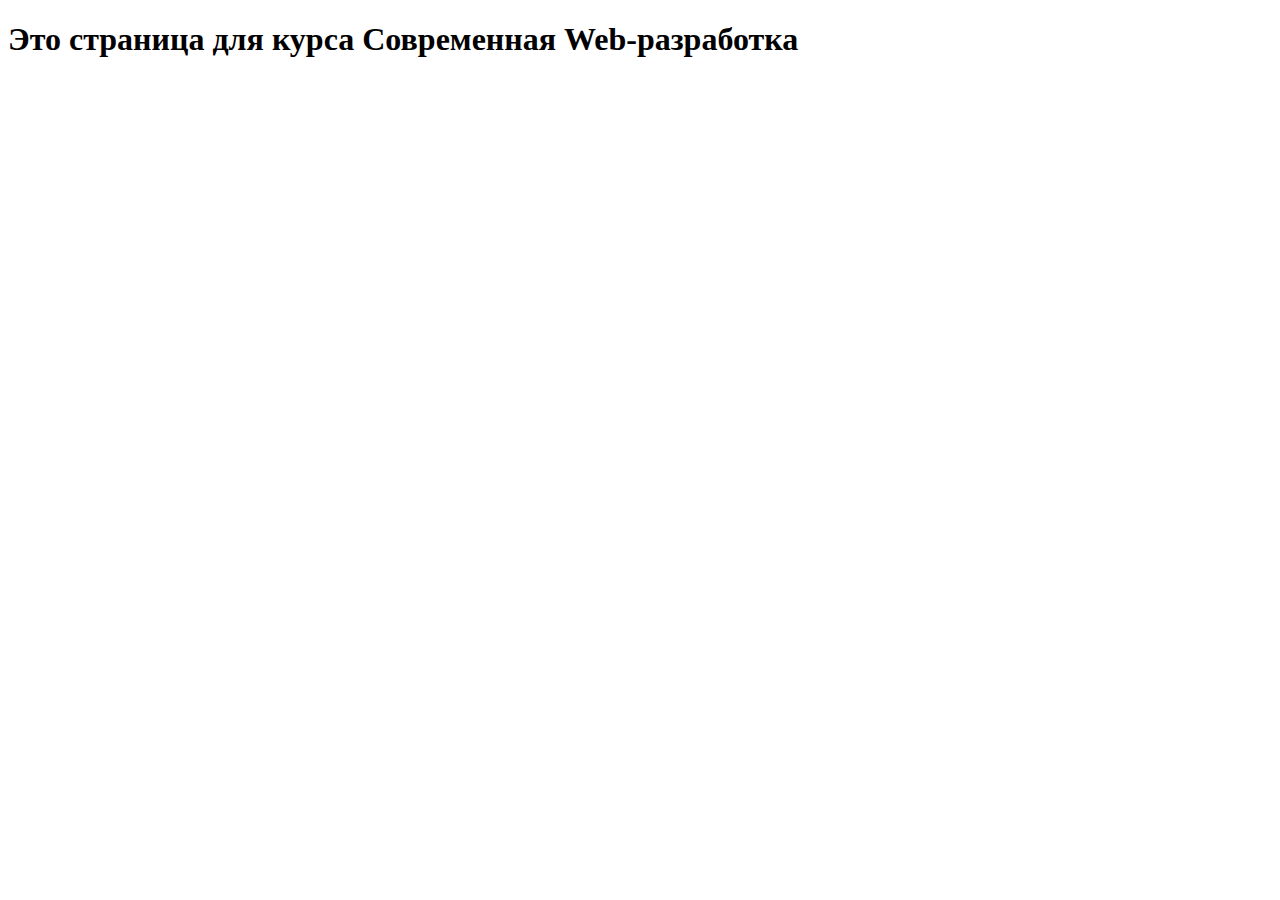
==== docs/index.html @ c39feb27 "Create index.html" ====
<!DOCTYPE html>
<html lang="en">
<head>
  <meta charset="UTF-8">
  <meta name="viewport" content="width=device-width, initial-scale=1.0">
  <meta http-equiv="X-UA-Compatible" content="ie=edge">
  <title>Document</title>
</head>
<body>
  <h1>Это страница для курса Современная Web-разработка</h1>
</body>
</html>
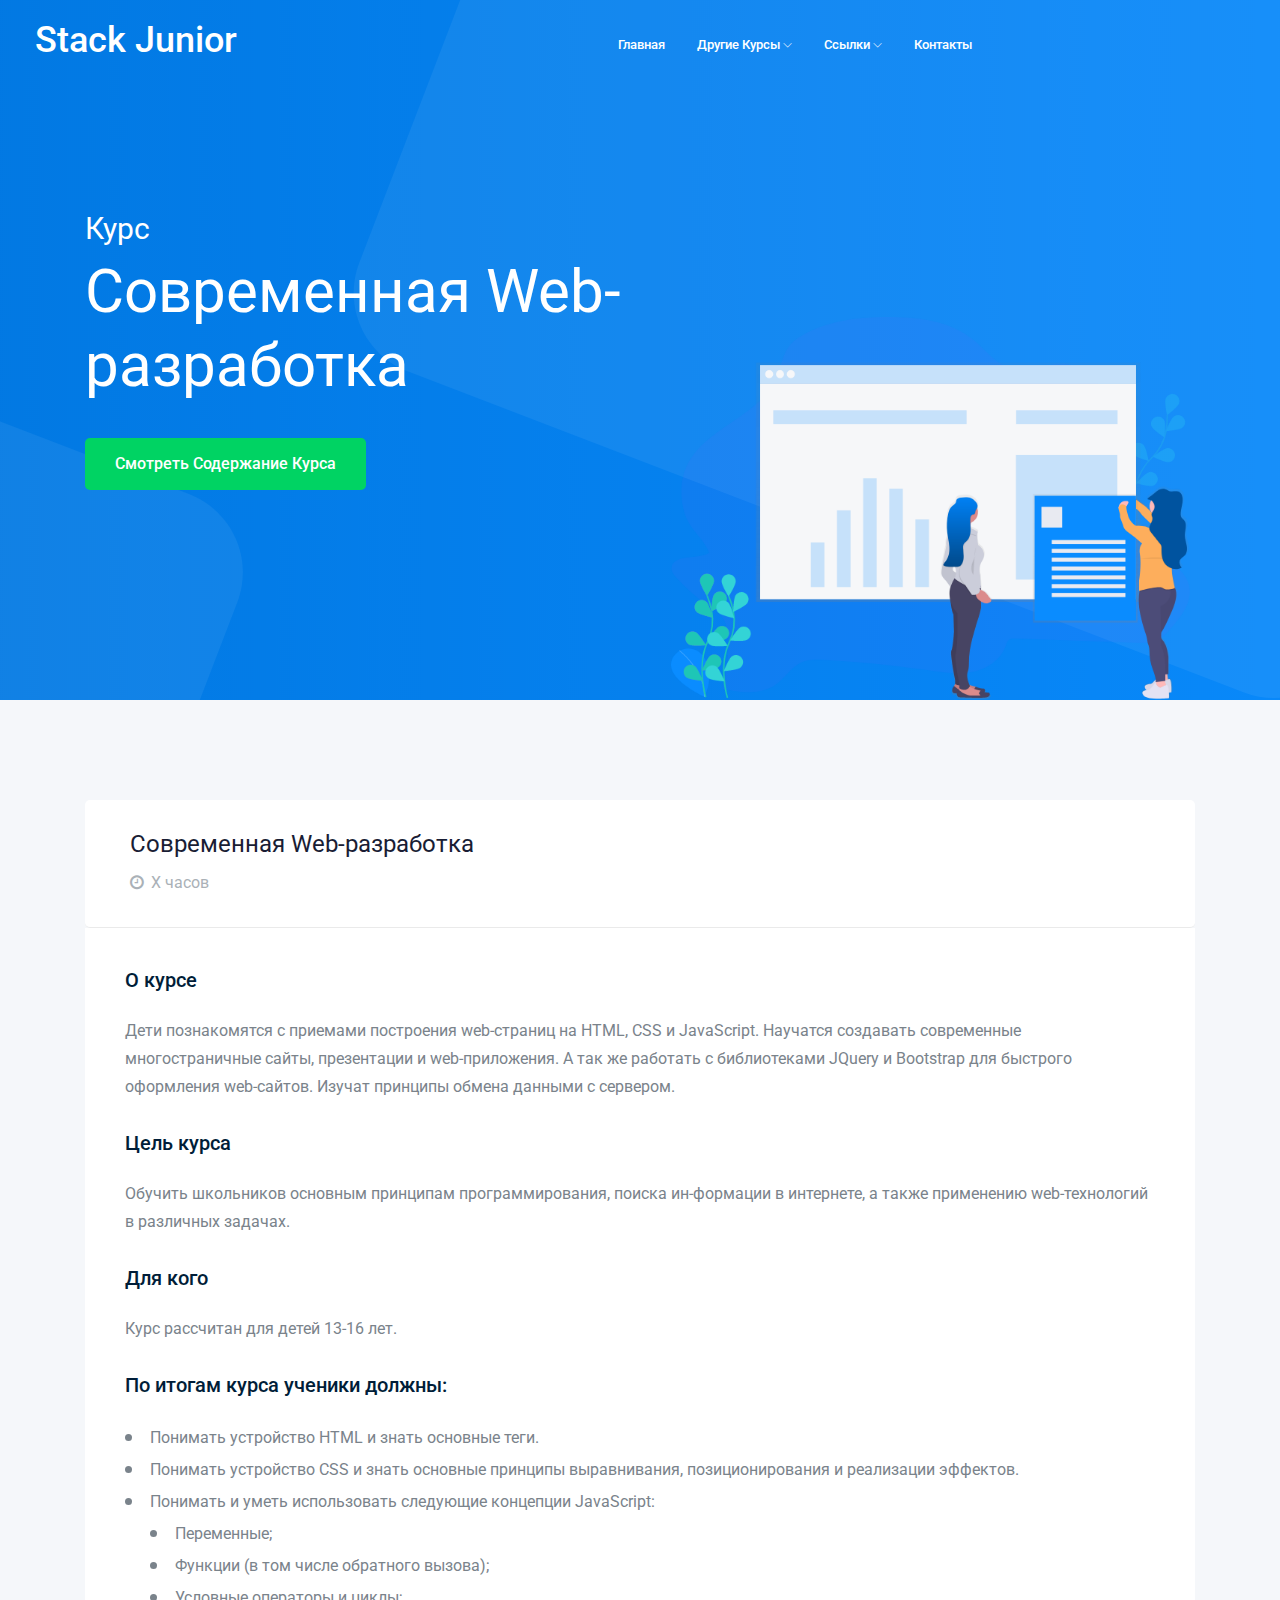
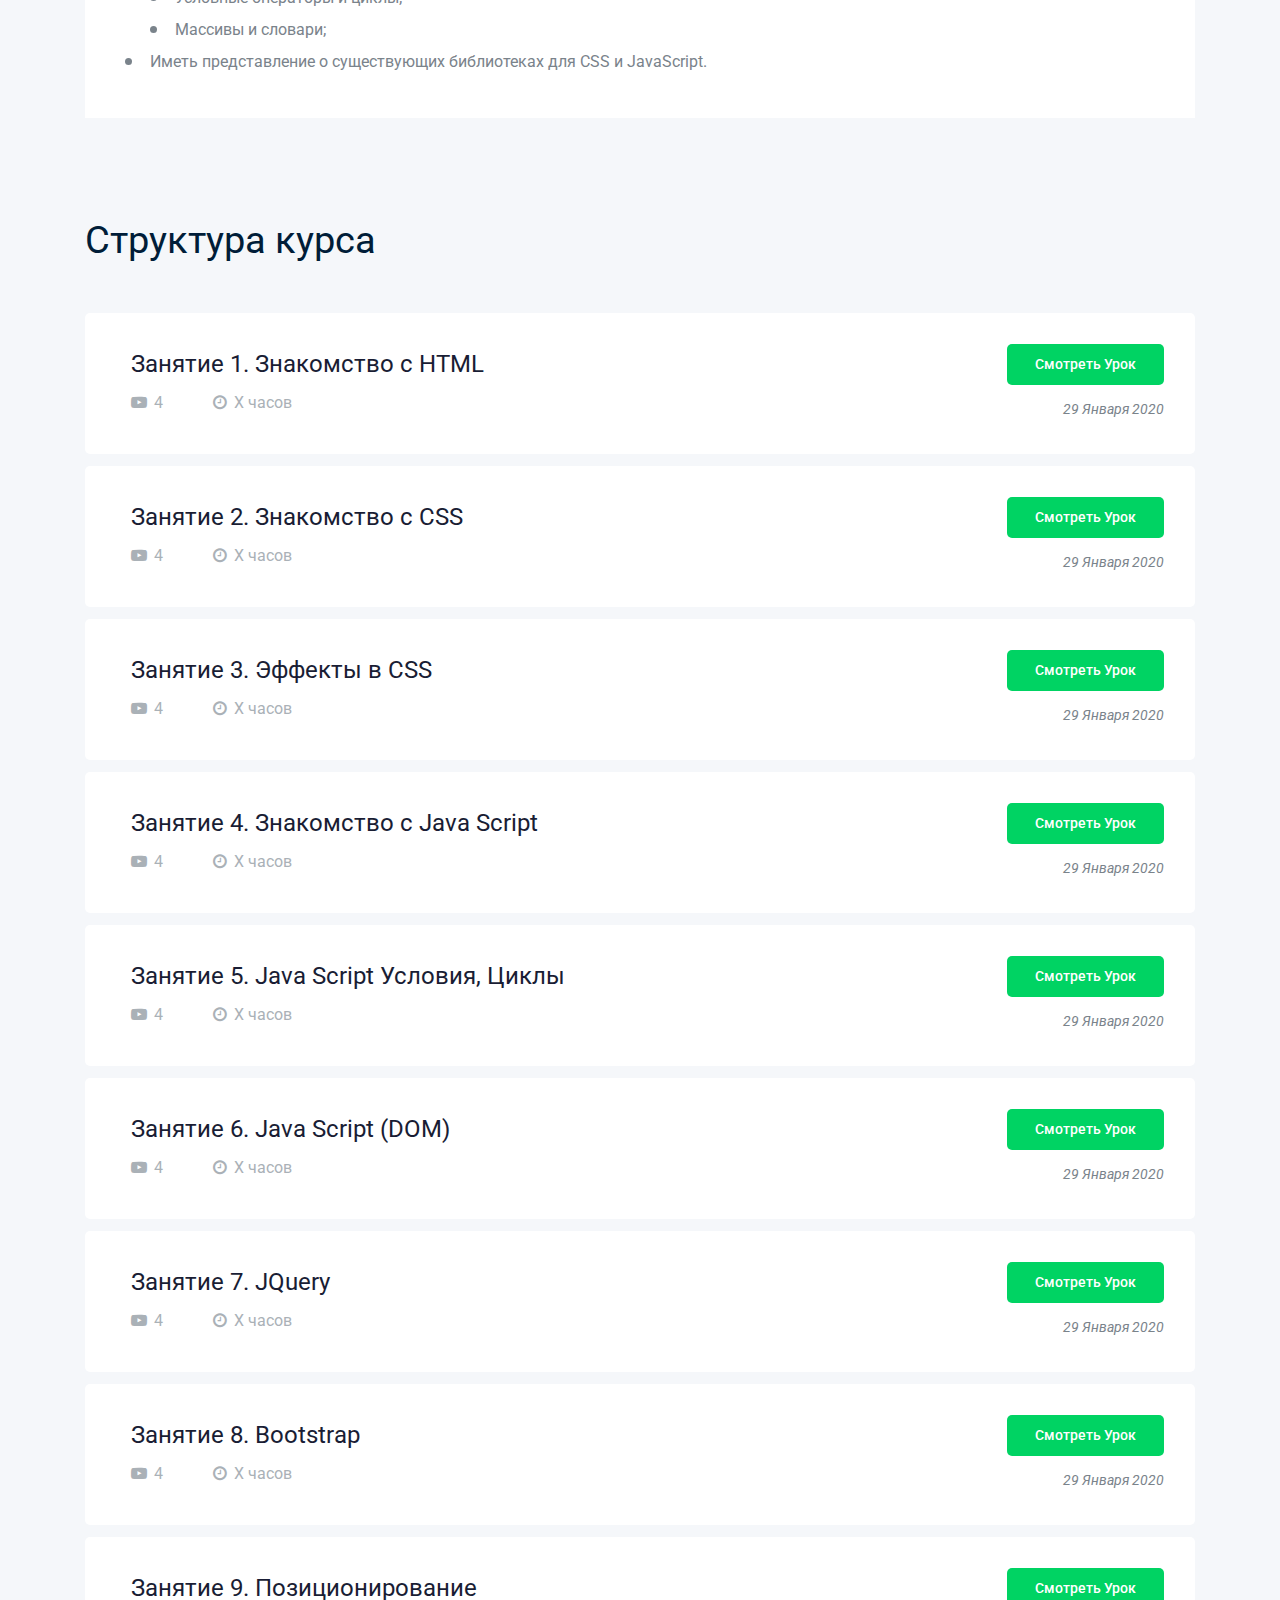
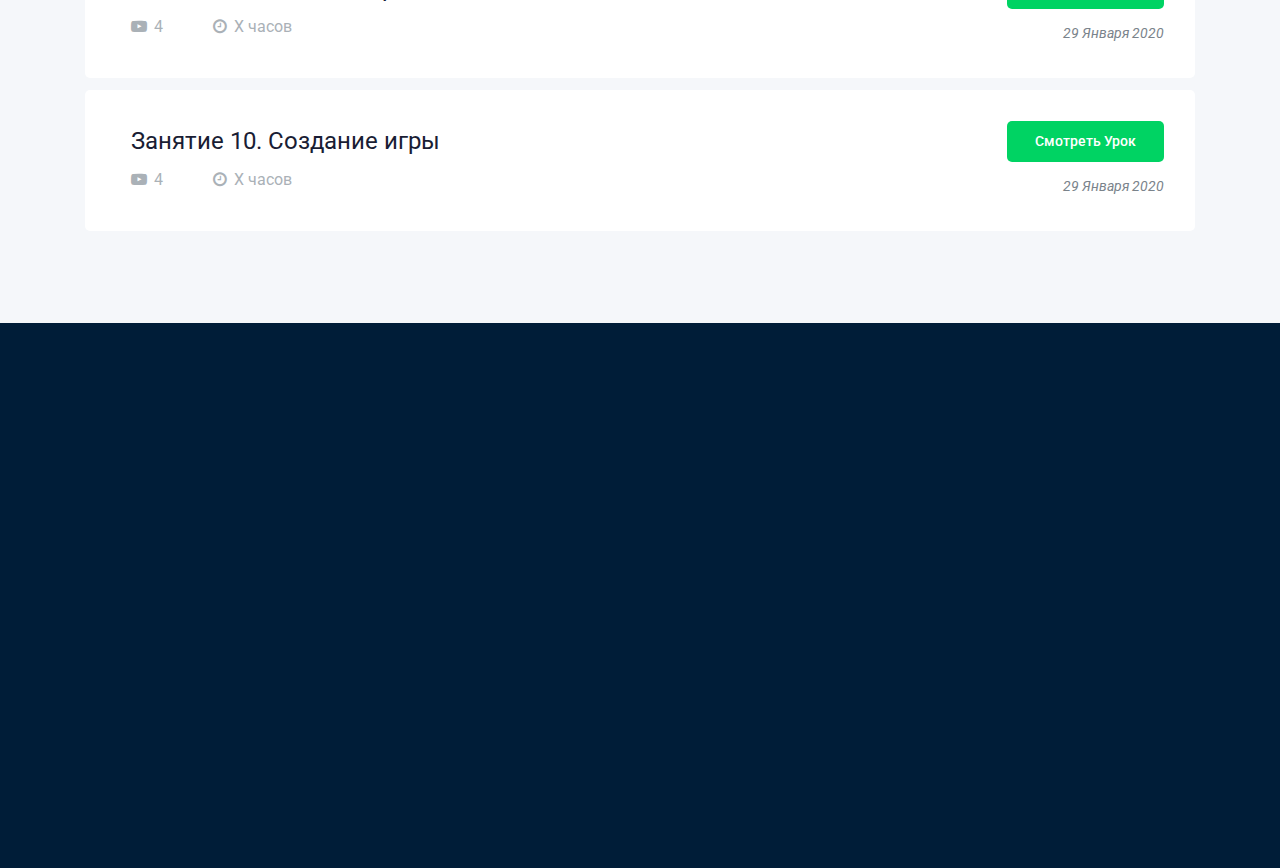
==== commit fac7c5b1: "add pages course" ====
--- a/docs/index.html
+++ b/docs/index.html
@@ -1,12 +1,535 @@
-<!DOCTYPE html>
-<html lang="en">
+<!doctype html>
+<html class="no-js" lang="ru">
+
 <head>
-  <meta charset="UTF-8">
-  <meta name="viewport" content="width=device-width, initial-scale=1.0">
-  <meta http-equiv="X-UA-Compatible" content="ie=edge">
-  <title>Document</title>
+    <meta charset="utf-8">
+    <meta http-equiv="x-ua-compatible" content="ie=edge">
+    <title>Современная Web-Разработка</title>
+    <meta name="description" content="">
+    <meta name="viewport" content="width=device-width, initial-scale=1">
+
+    <!-- <link rel="manifest" href="site.webmanifest"> -->
+    <link rel="shortcut icon" type="image/x-icon" href="https://img.icons8.com/clouds/100/4a90e2/cloud-network.png">
+    <!-- Place favicon.ico in the root directory -->
+
+    <!-- CSS here -->
+    <link rel="stylesheet" href="css/bootstrap.min.css">
+    <link rel="stylesheet" href="css/owl.carousel.min.css">
+    <link rel="stylesheet" href="css/magnific-popup.css">
+    <link rel="stylesheet" href="css/font-awesome.min.css">
+    <link rel="stylesheet" href="css/themify-icons.css">
+    <link rel="stylesheet" href="css/nice-select.css">
+    <link rel="stylesheet" href="css/flaticon.css">
+    <link rel="stylesheet" href="css/gijgo.css">
+    <link rel="stylesheet" href="css/animate.min.css">
+    <link rel="stylesheet" href="css/slicknav.css">
+
+    <link rel="stylesheet" href="css/style.css">
+    <!-- <link rel="stylesheet" href="css/responsive.css"> -->
 </head>
+
 <body>
-  <h1>Это страница для курса Современная Web-разработка</h1>
+    <!--[if lte IE 9]>
+            <p class="browserupgrade">You are using an <strong>outdated</strong> browser. Please <a href="https://browsehappy.com/">upgrade your browser</a> to improve your experience and security.</p>
+        <![endif]-->
+
+    <!-- header-start -->
+    <header>
+        <div class="header-area ">
+            <div id="sticky-header" class="main-header-area">
+                <div class="container-fluid ">
+                    <div class="header_bottom_border">
+                        <div class="row align-items-center">
+                            <div class="col-xl-3 col-lg-2">
+                                <div class="logo">
+                                    <a href="index.html">
+                                      <h1 class="title-page">Stack Junior</h1>
+                                    </a>
+                                </div>
+                            </div>
+                            <div class="col-xl-9 col-lg-11">
+                                <div class="main-menu  d-none d-lg-block">
+                                    <nav>
+                                        <ul id="navigation">
+                                            <li><a href="index.html">Главная</a></li>
+                                            <li><a href="#">Другие курсы <i class="ti-angle-down"></i></a>
+                                                <ul class="submenu">
+                                                    <li><a href="candidate.html">Java</a></li>
+                                                    <li><a href="job_details.html">Scratch</a></li>
+                                                    <li><a href="elements.html">Видео монтаж</a></li>
+                                                </ul>
+                                            </li>
+                                            <li><a href="#">Ссылки <i class="ti-angle-down"></i></a>
+                                                <ul class="submenu">
+                                                    <li><a href="http://server-1000874-1.1c03.ru/">ГК "СТЭК"</a></li>
+                                                    <li><a href="https://club.1c.ru/">Клуб программистов 1С</a></li>
+                                                </ul>
+                                            </li>
+                                            <li><a href="contact.html">Контакты</a></li>
+                                        </ul>
+                                    </nav>
+                                </div>
+                            </div>
+                            <div class="col-12">
+                                <div class="mobile_menu d-block d-lg-none"></div>
+                            </div>
+                        </div>
+                    </div>
+
+                </div>
+            </div>
+        </div>
+    </header>
+
+    <div class="slider_area">
+        <div class="single_slider  d-flex align-items-center slider_bg_1">
+            <div class="container">
+                <div class="row align-items-center">
+                    <div class="col-lg-7 col-md-6">
+                        <div class="slider_text">
+                            <h5 class="wow fadeInLeft" data-wow-duration="1s" data-wow-delay=".2s">Курс</h5>
+                            <h3 class="wow fadeInLeft" data-wow-duration="1s" data-wow-delay=".3s">Современная Web-разработка</h3>
+                            <p class="wow fadeInLeft" data-wow-duration="1s" data-wow-delay=".4s"></p>
+                            <div class="sldier_btn wow fadeInLeft" data-wow-duration="1s" data-wow-delay=".5s">
+                                <a href="#struct-course" class="boxed-btn3">Смотреть содержание курса</a>
+                            </div>
+                        </div>
+                    </div>
+                </div>
+            </div>
+        </div>
+        <div class="ilstration_img wow fadeInRight d-none d-lg-block text-right" data-wow-duration="1s" data-wow-delay=".2s">
+            <img src="img/banner/illustration.png" alt="">
+        </div>
+    </div>
+
+    <div class="job_details_area">
+        <div class="container">
+            <div class="row">
+                <div class="col-lg-12">
+                    <div class="job_details_header">
+                        <div class="single_jobs white-bg d-flex justify-content-between">
+                            <div class="jobs_left d-flex align-items-center">
+                                <img src="https://img.icons8.com/clouds/100/4a90e2/cloud-network.png" alt="" style="margin: 0 15px 0 0">
+                                <div class="jobs_conetent">
+                                    <h4>Современная Web-разработка</h4>
+                                    <div class="links_locat d-flex align-items-center">
+                                        <div class="location">
+                                            <p> <i class="fa fa-clock-o"></i>Х часов</p>
+                                        </div>
+                                    </div>
+                                </div>
+                            </div>
+                        </div>
+                    </div>
+                    <div class="descript_wrap white-bg">
+                        <div class="single_wrap">
+                            <h4>О курсе</h4>
+                            <p>Дети познакомятся с приемами построения web-страниц на HTML, CSS и JavaScript. Научатся создавать современные многостраничные сайты, презентации и web-приложения. А так же работать с библиотеками JQuery и Bootstrap для быстрого оформления web-сайтов. Изучат принципы обмена данными с сервером.</p>
+                        </div>
+                        <div class="single_wrap">
+                            <h4>Цель курса</h4>
+                            <p>
+                              Обучить школьников основным принципам программирования, поиска ин-формации в интернете, а также применению web-технологий в различных задачах.
+                            </p>
+                        </div>
+                        <div class="single_wrap">
+                            <h4>Для кого</h4>
+                            <p>Курс рассчитан для детей 13-16 лет.</p>
+                        </div>
+                        <div class="single_wrap">
+                            <h4>По итогам курса ученики должны:</h4>
+                            <ul>
+                                <li>
+                                  Понимать устройство HTML и знать основные теги.
+                                </li>
+                                <li>
+                                  Понимать устройство CSS и знать основные принципы выравнивания, позиционирования и реализации эффектов.
+                                </li>
+                                <li>Понимать и уметь использовать следующие концепции JavaScript:
+                                  <ul >
+                                    <li>Переменные;</li>
+                                    <li>Функции (в том числе обратного вызова);</li>
+                                    <li>Условные операторы и циклы;</li>
+                                    <li>Массивы и словари;</li>
+                                  </ul>
+                                </li>
+                                <li>Иметь представление о существующих библиотеках для CSS и JavaScript.</li>
+                            </ul>
+                            <span id="struct-course"></span>
+                        </div>
+                    </div>
+                </div>
+            </div>
+        </div>
+    </div>
+
+
+    <div class="job_listing_area" >
+        <div class="container">
+            <div class="row align-items-center">
+                <div class="col-lg-12">
+                    <div class="section_title">
+                        <h3>Структура курса</h3>
+                    </div>
+                </div>
+            </div>
+            <div class="job_lists">
+                <div class="row">
+                    <div class="col-lg-12 col-md-12">
+                        <div class="single_jobs white-bg d-flex justify-content-between">
+                            <div class="jobs_left d-flex align-items-center">
+                              <img src="https://img.icons8.com/color/64/000000/html-5.png" alt="" style="margin: 0 15px 0 0">
+                                <div class="jobs_conetent">
+                                    <h4>Занятие 1. Знакомство с HTML</h4>
+                                    <div class="links_locat d-flex align-items-center">
+                                        <div class="location">
+                                            <p> <i class="fa fa-youtube-play"></i>4</p>
+                                        </div>
+                                        <div class="location">
+                                            <p> <i class="fa fa-clock-o"></i>Х часов</p>
+                                        </div>
+                                    </div>
+                                </div>
+                            </div>
+                            <div class="jobs_right">
+                                <div class="apply_now">
+                                    <a href="pages/1.html" class="boxed-btn3">Смотреть урок</a>
+                                </div>
+                                <div class="date">
+                                    <p>29 Января 2020</p>
+                                </div>
+                            </div>
+                        </div>
+                    </div>
+                    <div class="col-lg-12 col-md-12">
+                        <div class="single_jobs white-bg d-flex justify-content-between">
+                            <div class="jobs_left d-flex align-items-center">
+                              <img src="https://img.icons8.com/color/64/000000/css3.png" alt="" style="margin: 0 15px 0 0">
+                                <div class="jobs_conetent">
+                                    <h4>Занятие 2. Знакомство с CSS</h4>
+                                    <div class="links_locat d-flex align-items-center">
+                                        <div class="location">
+                                            <p> <i class="fa fa-youtube-play"></i>4</p>
+                                        </div>
+                                        <div class="location">
+                                            <p> <i class="fa fa-clock-o"></i>Х часов</p>
+                                        </div>
+                                    </div>
+                                </div>
+                            </div>
+                            <div class="jobs_right">
+                                <div class="apply_now">
+                                    <a href="pages/2.html" class="boxed-btn3">Смотреть урок</a>
+                                </div>
+                                <div class="date">
+                                    <p>29 Января 2020</p>
+                                </div>
+                            </div>
+                        </div>
+                    </div>
+                    <div class="col-lg-12 col-md-12">
+                        <div class="single_jobs white-bg d-flex justify-content-between">
+                            <div class="jobs_left d-flex align-items-center">
+                              <img src="https://img.icons8.com/color/64/000000/css3.png" alt="" style="margin: 0 15px 0 0">
+                                <div class="jobs_conetent">
+                                    <h4>Занятие 3. Эффекты в CSS</h4>
+                                    <div class="links_locat d-flex align-items-center">
+                                        <div class="location">
+                                            <p> <i class="fa fa-youtube-play"></i>4</p>
+                                        </div>
+                                        <div class="location">
+                                            <p> <i class="fa fa-clock-o"></i>Х часов</p>
+                                        </div>
+                                    </div>
+                                </div>
+                            </div>
+                            <div class="jobs_right">
+                                <div class="apply_now">
+                                    <a href="pages/3.html" class="boxed-btn3">Смотреть урок</a>
+                                </div>
+                                <div class="date">
+                                    <p>29 Января 2020</p>
+                                </div>
+                            </div>
+                        </div>
+                    </div>
+                    <div class="col-lg-12 col-md-12">
+                        <div class="single_jobs white-bg d-flex justify-content-between">
+                            <div class="jobs_left d-flex align-items-center">
+                              <img src="https://img.icons8.com/color/64/000000/javascript.png" alt="" style="margin: 0 15px 0 0">
+                                <div class="jobs_conetent">
+                                    <h4>Занятие 4. Знакомство с Java Script</h4>
+                                    <div class="links_locat d-flex align-items-center">
+                                        <div class="location">
+                                            <p> <i class="fa fa-youtube-play"></i>4</p>
+                                        </div>
+                                        <div class="location">
+                                            <p> <i class="fa fa-clock-o"></i>Х часов</p>
+                                        </div>
+                                    </div>
+                                </div>
+                            </div>
+                            <div class="jobs_right">
+                                <div class="apply_now">
+                                    <a href="pages/4.html" class="boxed-btn3">Смотреть урок</a>
+                                </div>
+                                <div class="date">
+                                    <p>29 Января 2020</p>
+                                </div>
+                            </div>
+                        </div>
+                    </div>
+                    <div class="col-lg-12 col-md-12">
+                        <div class="single_jobs white-bg d-flex justify-content-between">
+                            <div class="jobs_left d-flex align-items-center">
+                              <img src="https://img.icons8.com/color/64/000000/javascript.png" alt="" style="margin: 0 15px 0 0">
+                                <div class="jobs_conetent">
+                                    <h4>Занятие 5. Java Script Условия, Циклы</h4>
+                                    <div class="links_locat d-flex align-items-center">
+                                        <div class="location">
+                                            <p> <i class="fa fa-youtube-play"></i>4</p>
+                                        </div>
+                                        <div class="location">
+                                            <p> <i class="fa fa-clock-o"></i>Х часов</p>
+                                        </div>
+                                    </div>
+                                </div>
+                            </div>
+                            <div class="jobs_right">
+                                <div class="apply_now">
+                                    <a href="pages/5.html" class="boxed-btn3">Смотреть урок</a>
+                                </div>
+                                <div class="date">
+                                    <p>29 Января 2020</p>
+                                </div>
+                            </div>
+                        </div>
+                    </div>
+                    <div class="col-lg-12 col-md-12">
+                        <div class="single_jobs white-bg d-flex justify-content-between">
+                            <div class="jobs_left d-flex align-items-center">
+                              <img src="https://img.icons8.com/color/64/000000/javascript.png" alt="" style="margin: 0 15px 0 0">
+                                <div class="jobs_conetent">
+                                    <h4>Занятие 6. Java Script (DOM)</h4>
+                                    <div class="links_locat d-flex align-items-center">
+                                        <div class="location">
+                                            <p> <i class="fa fa-youtube-play"></i>4</p>
+                                        </div>
+                                        <div class="location">
+                                            <p> <i class="fa fa-clock-o"></i>Х часов</p>
+                                        </div>
+                                    </div>
+                                </div>
+                            </div>
+                            <div class="jobs_right">
+                                <div class="apply_now">
+                                    <a href="pages/6.html" class="boxed-btn3">Смотреть урок</a>
+                                </div>
+                                <div class="date">
+                                    <p>29 Января 2020</p>
+                                </div>
+                            </div>
+                        </div>
+                    </div>
+                    <div class="col-lg-12 col-md-12">
+                        <div class="single_jobs white-bg d-flex justify-content-between">
+                            <div class="jobs_left d-flex align-items-center">
+                              <img src="https://img.icons8.com/ios-filled/64/4a90e2/jquery.png" alt="" style="margin: 0 15px 0 0">
+                                <div class="jobs_conetent">
+                                    <h4>Занятие 7. JQuery</h4>
+                                    <div class="links_locat d-flex align-items-center">
+                                        <div class="location">
+                                            <p> <i class="fa fa-youtube-play"></i>4</p>
+                                        </div>
+                                        <div class="location">
+                                            <p> <i class="fa fa-clock-o"></i>Х часов</p>
+                                        </div>
+                                    </div>
+                                </div>
+                            </div>
+                            <div class="jobs_right">
+                                <div class="apply_now">
+                                    <a href="pages/7.html" class="boxed-btn3">Смотреть урок</a>
+                                </div>
+                                <div class="date">
+                                    <p>29 Января 2020</p>
+                                </div>
+                            </div>
+                        </div>
+                    </div>
+                    <div class="col-lg-12 col-md-12">
+                        <div class="single_jobs white-bg d-flex justify-content-between">
+                            <div class="jobs_left d-flex align-items-center">
+                              <img src="https://img.icons8.com/color/64/4a90e2/bootstrap.png" alt="" style="margin: 0 15px 0 0">
+                                <div class="jobs_conetent">
+                                    <h4>Занятие 8. Bootstrap</h4>
+                                    <div class="links_locat d-flex align-items-center">
+                                        <div class="location">
+                                            <p> <i class="fa fa-youtube-play"></i>4</p>
+                                        </div>
+                                        <div class="location">
+                                            <p> <i class="fa fa-clock-o"></i>Х часов</p>
+                                        </div>
+                                    </div>
+                                </div>
+                            </div>
+                            <div class="jobs_right">
+                                <div class="apply_now">
+                                    <a href="pages/8.html" class="boxed-btn3">Смотреть урок</a>
+                                </div>
+                                <div class="date">
+                                    <p>29 Января 2020</p>
+                                </div>
+                            </div>
+                        </div>
+                    </div>
+                    <div class="col-lg-12 col-md-12">
+                        <div class="single_jobs white-bg d-flex justify-content-between">
+                            <div class="jobs_left d-flex align-items-center">
+                              <img src="https://img.icons8.com/color/64/000000/css3.png" alt="" style="margin: 0 15px 0 0">
+                                <div class="jobs_conetent">
+                                    <h4>Занятие 9. Позиционирование</h4>
+                                    <div class="links_locat d-flex align-items-center">
+                                        <div class="location">
+                                            <p> <i class="fa fa-youtube-play"></i>4</p>
+                                        </div>
+                                        <div class="location">
+                                            <p> <i class="fa fa-clock-o"></i>Х часов</p>
+                                        </div>
+                                    </div>
+                                </div>
+                            </div>
+                            <div class="jobs_right">
+                                <div class="apply_now">
+                                    <a href="pages/9.html" class="boxed-btn3">Смотреть урок</a>
+                                </div>
+                                <div class="date">
+                                    <p>29 Января 2020</p>
+                                </div>
+                            </div>
+                        </div>
+                    </div>
+                    <div class="col-lg-12 col-md-12">
+                        <div class="single_jobs white-bg d-flex justify-content-between">
+                            <div class="jobs_left d-flex align-items-center">
+                              <img src="https://img.icons8.com/cotton/64/4a90e2/controller--v2.png" alt="" style="margin: 0 15px 0 0">
+                                <div class="jobs_conetent">
+                                    <h4>Занятие 10. Создание игры</h4>
+                                    <div class="links_locat d-flex align-items-center">
+                                        <div class="location">
+                                            <p> <i class="fa fa-youtube-play"></i>4</p>
+                                        </div>
+                                        <div class="location">
+                                            <p> <i class="fa fa-clock-o"></i>Х часов</p>
+                                        </div>
+                                    </div>
+                                </div>
+                            </div>
+                            <div class="jobs_right">
+                                <div class="apply_now">
+                                    <a href="pages/10.html" class="boxed-btn3">Смотреть урок</a>
+                                </div>
+                                <div class="date">
+                                    <p>29 Января 2020</p>
+                                </div>
+                            </div>
+                        </div>
+                    </div>
+
+
+                </div>
+            </div>
+        </div>
+    </div>
+
+
+    <!-- footer start -->
+    <footer class="footer">
+        <div class="footer_top">
+            <div class="container">
+                <div class="row">
+                    <div class="col-xl-3 col-md-6 col-lg-3">
+                        <div class="footer_widget wow fadeInUp" data-wow-duration="1s" data-wow-delay=".3s">
+                              <h1 class="title-page">Stack Junior</h1>
+                            <p>
+                                gjhonic.stack03@gmail.com<br>
+                                +7 (9025) 655-350 <br>
+                                г. Улан-Удэ, ул. Советская, д.25
+                            </p>
+                            <div class="socail_links">
+                                <ul>
+                                    <li>
+                                        <a href="https://vk.com/stack_club">
+                                            <i class="fa fa-vk"></i>
+                                        </a>
+                                    </li>
+                                    <li>
+                                        <a href="https://github.com/stack03">
+                                            <i class="fa fa-github"></i>
+                                        </a>
+                                    </li>
+                                    <li>
+                                        <a href="https://www.instagram.com/stack_jr03/">
+                                            <i class="fa fa-instagram"></i>
+                                        </a>
+                                    </li>
+                                </ul>
+                            </div>
+
+                        </div>
+                    </div>
+                </div>
+            </div>
+        </div>
+        <div class="copy-right_text wow fadeInUp" data-wow-duration="1.4s" data-wow-delay=".3s">
+            <div class="container">
+                <div class="footer_border"></div>
+                <div class="row">
+                    <div class="col-xl-12">
+                        <p class="copy_right text-center">
+
+Copyright &copy;<script>document.write(new Date().getFullYear());</script> All rights reserved </a>
+                        </p>
+                    </div>
+                </div>
+            </div>
+        </div>
+    </footer>
+    <!--/ footer end  -->
+
+    <!-- link that opens popup -->
+    <!-- JS here -->
+    <script src="js/vendor/modernizr-3.5.0.min.js"></script>
+    <script src="js/vendor/jquery-1.12.4.min.js"></script>
+    <script src="js/popper.min.js"></script>
+    <script src="js/bootstrap.min.js"></script>
+    <script src="js/owl.carousel.min.js"></script>
+    <script src="js/isotope.pkgd.min.js"></script>
+    <script src="js/ajax-form.js"></script>
+    <script src="js/waypoints.min.js"></script>
+    <script src="js/jquery.counterup.min.js"></script>
+    <script src="js/imagesloaded.pkgd.min.js"></script>
+    <script src="js/scrollIt.js"></script>
+    <script src="js/jquery.scrollUp.min.js"></script>
+    <script src="js/wow.min.js"></script>
+    <script src="js/nice-select.min.js"></script>
+    <script src="js/jquery.slicknav.min.js"></script>
+    <script src="js/jquery.magnific-popup.min.js"></script>
+    <script src="js/plugins.js"></script>
+    <script src="js/gijgo.min.js"></script>
+
+
+
+    <!--contact js-->
+    <script src="js/contact.js"></script>
+    <script src="js/jquery.ajaxchimp.min.js"></script>
+    <script src="js/jquery.form.js"></script>
+    <script src="js/jquery.validate.min.js"></script>
+    <script src="js/mail-script.js"></script>
+
+
+    <script src="js/main.js"></script>
 </body>
+
 </html>
--- a/docs/css/themify-icons.css
+++ b/docs/css/themify-icons.css
@@ -0,0 +1,1081 @@
+@font-face {
+	font-family: 'themify';
+	src:url('../fonts/themify.eot?-fvbane');
+	src:url('../fonts/themify.eot?#iefix-fvbane') format('embedded-opentype'),
+		url('../fonts/themify.woff?-fvbane') format('woff'),
+		url('../fonts/themify.ttf?-fvbane') format('truetype'),
+		url('../fonts/themify.svg?-fvbane#themify') format('svg');
+	font-weight: normal;
+	font-style: normal;
+}
+
+[class^="ti-"], [class*=" ti-"] {
+	font-family: 'themify';
+	/* speak: none; */
+	font-style: normal;
+	font-weight: normal;
+	font-variant: normal;
+	text-transform: none;
+	line-height: 1;
+
+	/* Better Font Rendering =========== */
+	-webkit-font-smoothing: antialiased;
+	-moz-osx-font-smoothing: grayscale;
+}
+
+.ti-wand:before {
+	content: "\e600";
+}
+.ti-volume:before {
+	content: "\e601";
+}
+.ti-user:before {
+	content: "\e602";
+}
+.ti-unlock:before {
+	content: "\e603";
+}
+.ti-unlink:before {
+	content: "\e604";
+}
+.ti-trash:before {
+	content: "\e605";
+}
+.ti-thought:before {
+	content: "\e606";
+}
+.ti-target:before {
+	content: "\e607";
+}
+.ti-tag:before {
+	content: "\e608";
+}
+.ti-tablet:before {
+	content: "\e609";
+}
+.ti-star:before {
+	content: "\e60a";
+}
+.ti-spray:before {
+	content: "\e60b";
+}
+.ti-signal:before {
+	content: "\e60c";
+}
+.ti-shopping-cart:before {
+	content: "\e60d";
+}
+.ti-shopping-cart-full:before {
+	content: "\e60e";
+}
+.ti-settings:before {
+	content: "\e60f";
+}
+.ti-search:before {
+	content: "\e610";
+}
+.ti-zoom-in:before {
+	content: "\e611";
+}
+.ti-zoom-out:before {
+	content: "\e612";
+}
+.ti-cut:before {
+	content: "\e613";
+}
+.ti-ruler:before {
+	content: "\e614";
+}
+.ti-ruler-pencil:before {
+	content: "\e615";
+}
+.ti-ruler-alt:before {
+	content: "\e616";
+}
+.ti-bookmark:before {
+	content: "\e617";
+}
+.ti-bookmark-alt:before {
+	content: "\e618";
+}
+.ti-reload:before {
+	content: "\e619";
+}
+.ti-plus:before {
+	content: "\e61a";
+}
+.ti-pin:before {
+	content: "\e61b";
+}
+.ti-pencil:before {
+	content: "\e61c";
+}
+.ti-pencil-alt:before {
+	content: "\e61d";
+}
+.ti-paint-roller:before {
+	content: "\e61e";
+}
+.ti-paint-bucket:before {
+	content: "\e61f";
+}
+.ti-na:before {
+	content: "\e620";
+}
+.ti-mobile:before {
+	content: "\e621";
+}
+.ti-minus:before {
+	content: "\e622";
+}
+.ti-medall:before {
+	content: "\e623";
+}
+.ti-medall-alt:before {
+	content: "\e624";
+}
+.ti-marker:before {
+	content: "\e625";
+}
+.ti-marker-alt:before {
+	content: "\e626";
+}
+.ti-arrow-up:before {
+	content: "\e627";
+}
+.ti-arrow-right:before {
+	content: "\e628";
+}
+.ti-arrow-left:before {
+	content: "\e629";
+}
+.ti-arrow-down:before {
+	content: "\e62a";
+}
+.ti-lock:before {
+	content: "\e62b";
+}
+.ti-location-arrow:before {
+	content: "\e62c";
+}
+.ti-link:before {
+	content: "\e62d";
+}
+.ti-layout:before {
+	content: "\e62e";
+}
+.ti-layers:before {
+	content: "\e62f";
+}
+.ti-layers-alt:before {
+	content: "\e630";
+}
+.ti-key:before {
+	content: "\e631";
+}
+.ti-import:before {
+	content: "\e632";
+}
+.ti-image:before {
+	content: "\e633";
+}
+.ti-heart:before {
+	content: "\e634";
+}
+.ti-heart-broken:before {
+	content: "\e635";
+}
+.ti-hand-stop:before {
+	content: "\e636";
+}
+.ti-hand-open:before {
+	content: "\e637";
+}
+.ti-hand-drag:before {
+	content: "\e638";
+}
+.ti-folder:before {
+	content: "\e639";
+}
+.ti-flag:before {
+	content: "\e63a";
+}
+.ti-flag-alt:before {
+	content: "\e63b";
+}
+.ti-flag-alt-2:before {
+	content: "\e63c";
+}
+.ti-eye:before {
+	content: "\e63d";
+}
+.ti-export:before {
+	content: "\e63e";
+}
+.ti-exchange-vertical:before {
+	content: "\e63f";
+}
+.ti-desktop:before {
+	content: "\e640";
+}
+.ti-cup:before {
+	content: "\e641";
+}
+.ti-crown:before {
+	content: "\e642";
+}
+.ti-comments:before {
+	content: "\e643";
+}
+.ti-comment:before {
+	content: "\e644";
+}
+.ti-comment-alt:before {
+	content: "\e645";
+}
+.ti-close:before {
+	content: "\e646";
+}
+.ti-clip:before {
+	content: "\e647";
+}
+.ti-angle-up:before {
+	content: "\e648";
+}
+.ti-angle-right:before {
+	content: "\e649";
+}
+.ti-angle-left:before {
+	content: "\e64a";
+}
+.ti-angle-down:before {
+	content: "\e64b";
+}
+.ti-check:before {
+	content: "\e64c";
+}
+.ti-check-box:before {
+	content: "\e64d";
+}
+.ti-camera:before {
+	content: "\e64e";
+}
+.ti-announcement:before {
+	content: "\e64f";
+}
+.ti-brush:before {
+	content: "\e650";
+}
+.ti-briefcase:before {
+	content: "\e651";
+}
+.ti-bolt:before {
+	content: "\e652";
+}
+.ti-bolt-alt:before {
+	content: "\e653";
+}
+.ti-blackboard:before {
+	content: "\e654";
+}
+.ti-bag:before {
+	content: "\e655";
+}
+.ti-move:before {
+	content: "\e656";
+}
+.ti-arrows-vertical:before {
+	content: "\e657";
+}
+.ti-arrows-horizontal:before {
+	content: "\e658";
+}
+.ti-fullscreen:before {
+	content: "\e659";
+}
+.ti-arrow-top-right:before {
+	content: "\e65a";
+}
+.ti-arrow-top-left:before {
+	content: "\e65b";
+}
+.ti-arrow-circle-up:before {
+	content: "\e65c";
+}
+.ti-arrow-circle-right:before {
+	content: "\e65d";
+}
+.ti-arrow-circle-left:before {
+	content: "\e65e";
+}
+.ti-arrow-circle-down:before {
+	content: "\e65f";
+}
+.ti-angle-double-up:before {
+	content: "\e660";
+}
+.ti-angle-double-right:before {
+	content: "\e661";
+}
+.ti-angle-double-left:before {
+	content: "\e662";
+}
+.ti-angle-double-down:before {
+	content: "\e663";
+}
+.ti-zip:before {
+	content: "\e664";
+}
+.ti-world:before {
+	content: "\e665";
+}
+.ti-wheelchair:before {
+	content: "\e666";
+}
+.ti-view-list:before {
+	content: "\e667";
+}
+.ti-view-list-alt:before {
+	content: "\e668";
+}
+.ti-view-grid:before {
+	content: "\e669";
+}
+.ti-uppercase:before {
+	content: "\e66a";
+}
+.ti-upload:before {
+	content: "\e66b";
+}
+.ti-underline:before {
+	content: "\e66c";
+}
+.ti-truck:before {
+	content: "\e66d";
+}
+.ti-timer:before {
+	content: "\e66e";
+}
+.ti-ticket:before {
+	content: "\e66f";
+}
+.ti-thumb-up:before {
+	content: "\e670";
+}
+.ti-thumb-down:before {
+	content: "\e671";
+}
+.ti-text:before {
+	content: "\e672";
+}
+.ti-stats-up:before {
+	content: "\e673";
+}
+.ti-stats-down:before {
+	content: "\e674";
+}
+.ti-split-v:before {
+	content: "\e675";
+}
+.ti-split-h:before {
+	content: "\e676";
+}
+.ti-smallcap:before {
+	content: "\e677";
+}
+.ti-shine:before {
+	content: "\e678";
+}
+.ti-shift-right:before {
+	content: "\e679";
+}
+.ti-shift-left:before {
+	content: "\e67a";
+}
+.ti-shield:before {
+	content: "\e67b";
+}
+.ti-notepad:before {
+	content: "\e67c";
+}
+.ti-server:before {
+	content: "\e67d";
+}
+.ti-quote-right:before {
+	content: "\e67e";
+}
+.ti-quote-left:before {
+	content: "\e67f";
+}
+.ti-pulse:before {
+	content: "\e680";
+}
+.ti-printer:before {
+	content: "\e681";
+}
+.ti-power-off:before {
+	content: "\e682";
+}
+.ti-plug:before {
+	content: "\e683";
+}
+.ti-pie-chart:before {
+	content: "\e684";
+}
+.ti-paragraph:before {
+	content: "\e685";
+}
+.ti-panel:before {
+	content: "\e686";
+}
+.ti-package:before {
+	content: "\e687";
+}
+.ti-music:before {
+	content: "\e688";
+}
+.ti-music-alt:before {
+	content: "\e689";
+}
+.ti-mouse:before {
+	content: "\e68a";
+}
+.ti-mouse-alt:before {
+	content: "\e68b";
+}
+.ti-money:before {
+	content: "\e68c";
+}
+.ti-microphone:before {
+	content: "\e68d";
+}
+.ti-menu:before {
+	content: "\e68e";
+}
+.ti-menu-alt:before {
+	content: "\e68f";
+}
+.ti-map:before {
+	content: "\e690";
+}
+.ti-map-alt:before {
+	content: "\e691";
+}
+.ti-loop:before {
+	content: "\e692";
+}
+.ti-location-pin:before {
+	content: "\e693";
+}
+.ti-list:before {
+	content: "\e694";
+}
+.ti-light-bulb:before {
+	content: "\e695";
+}
+.ti-Italic:before {
+	content: "\e696";
+}
+.ti-info:before {
+	content: "\e697";
+}
+.ti-infinite:before {
+	content: "\e698";
+}
+.ti-id-badge:before {
+	content: "\e699";
+}
+.ti-hummer:before {
+	content: "\e69a";
+}
+.ti-home:before {
+	content: "\e69b";
+}
+.ti-help:before {
+	content: "\e69c";
+}
+.ti-headphone:before {
+	content: "\e69d";
+}
+.ti-harddrives:before {
+	content: "\e69e";
+}
+.ti-harddrive:before {
+	content: "\e69f";
+}
+.ti-gift:before {
+	content: "\e6a0";
+}
+.ti-game:before {
+	content: "\e6a1";
+}
+.ti-filter:before {
+	content: "\e6a2";
+}
+.ti-files:before {
+	content: "\e6a3";
+}
+.ti-file:before {
+	content: "\e6a4";
+}
+.ti-eraser:before {
+	content: "\e6a5";
+}
+.ti-envelope:before {
+	content: "\e6a6";
+}
+.ti-download:before {
+	content: "\e6a7";
+}
+.ti-direction:before {
+	content: "\e6a8";
+}
+.ti-direction-alt:before {
+	content: "\e6a9";
+}
+.ti-dashboard:before {
+	content: "\e6aa";
+}
+.ti-control-stop:before {
+	content: "\e6ab";
+}
+.ti-control-shuffle:before {
+	content: "\e6ac";
+}
+.ti-control-play:before {
+	content: "\e6ad";
+}
+.ti-control-pause:before {
+	content: "\e6ae";
+}
+.ti-control-forward:before {
+	content: "\e6af";
+}
+.ti-control-backward:before {
+	content: "\e6b0";
+}
+.ti-cloud:before {
+	content: "\e6b1";
+}
+.ti-cloud-up:before {
+	content: "\e6b2";
+}
+.ti-cloud-down:before {
+	content: "\e6b3";
+}
+.ti-clipboard:before {
+	content: "\e6b4";
+}
+.ti-car:before {
+	content: "\e6b5";
+}
+.ti-calendar:before {
+	content: "\e6b6";
+}
+.ti-book:before {
+	content: "\e6b7";
+}
+.ti-bell:before {
+	content: "\e6b8";
+}
+.ti-basketball:before {
+	content: "\e6b9";
+}
+.ti-bar-chart:before {
+	content: "\e6ba";
+}
+.ti-bar-chart-alt:before {
+	content: "\e6bb";
+}
+.ti-back-right:before {
+	content: "\e6bc";
+}
+.ti-back-left:before {
+	content: "\e6bd";
+}
+.ti-arrows-corner:before {
+	content: "\e6be";
+}
+.ti-archive:before {
+	content: "\e6bf";
+}
+.ti-anchor:before {
+	content: "\e6c0";
+}
+.ti-align-right:before {
+	content: "\e6c1";
+}
+.ti-align-left:before {
+	content: "\e6c2";
+}
+.ti-align-justify:before {
+	content: "\e6c3";
+}
+.ti-align-center:before {
+	content: "\e6c4";
+}
+.ti-alert:before {
+	content: "\e6c5";
+}
+.ti-alarm-clock:before {
+	content: "\e6c6";
+}
+.ti-agenda:before {
+	content: "\e6c7";
+}
+.ti-write:before {
+	content: "\e6c8";
+}
+.ti-window:before {
+	content: "\e6c9";
+}
+.ti-widgetized:before {
+	content: "\e6ca";
+}
+.ti-widget:before {
+	content: "\e6cb";
+}
+.ti-widget-alt:before {
+	content: "\e6cc";
+}
+.ti-wallet:before {
+	content: "\e6cd";
+}
+.ti-video-clapper:before {
+	content: "\e6ce";
+}
+.ti-video-camera:before {
+	content: "\e6cf";
+}
+.ti-vector:before {
+	content: "\e6d0";
+}
+.ti-themify-logo:before {
+	content: "\e6d1";
+}
+.ti-themify-favicon:before {
+	content: "\e6d2";
+}
+.ti-themify-favicon-alt:before {
+	content: "\e6d3";
+}
+.ti-support:before {
+	content: "\e6d4";
+}
+.ti-stamp:before {
+	content: "\e6d5";
+}
+.ti-split-v-alt:before {
+	content: "\e6d6";
+}
+.ti-slice:before {
+	content: "\e6d7";
+}
+.ti-shortcode:before {
+	content: "\e6d8";
+}
+.ti-shift-right-alt:before {
+	content: "\e6d9";
+}
+.ti-shift-left-alt:before {
+	content: "\e6da";
+}
+.ti-ruler-alt-2:before {
+	content: "\e6db";
+}
+.ti-receipt:before {
+	content: "\e6dc";
+}
+.ti-pin2:before {
+	content: "\e6dd";
+}
+.ti-pin-alt:before {
+	content: "\e6de";
+}
+.ti-pencil-alt2:before {
+	content: "\e6df";
+}
+.ti-palette:before {
+	content: "\e6e0";
+}
+.ti-more:before {
+	content: "\e6e1";
+}
+.ti-more-alt:before {
+	content: "\e6e2";
+}
+.ti-microphone-alt:before {
+	content: "\e6e3";
+}
+.ti-magnet:before {
+	content: "\e6e4";
+}
+.ti-line-double:before {
+	content: "\e6e5";
+}
+.ti-line-dotted:before {
+	content: "\e6e6";
+}
+.ti-line-dashed:before {
+	content: "\e6e7";
+}
+.ti-layout-width-full:before {
+	content: "\e6e8";
+}
+.ti-layout-width-default:before {
+	content: "\e6e9";
+}
+.ti-layout-width-default-alt:before {
+	content: "\e6ea";
+}
+.ti-layout-tab:before {
+	content: "\e6eb";
+}
+.ti-layout-tab-window:before {
+	content: "\e6ec";
+}
+.ti-layout-tab-v:before {
+	content: "\e6ed";
+}
+.ti-layout-tab-min:before {
+	content: "\e6ee";
+}
+.ti-layout-slider:before {
+	content: "\e6ef";
+}
+.ti-layout-slider-alt:before {
+	content: "\e6f0";
+}
+.ti-layout-sidebar-right:before {
+	content: "\e6f1";
+}
+.ti-layout-sidebar-none:before {
+	content: "\e6f2";
+}
+.ti-layout-sidebar-left:before {
+	content: "\e6f3";
+}
+.ti-layout-placeholder:before {
+	content: "\e6f4";
+}
+.ti-layout-menu:before {
+	content: "\e6f5";
+}
+.ti-layout-menu-v:before {
+	content: "\e6f6";
+}
+.ti-layout-menu-separated:before {
+	content: "\e6f7";
+}
+.ti-layout-menu-full:before {
+	content: "\e6f8";
+}
+.ti-layout-media-right-alt:before {
+	content: "\e6f9";
+}
+.ti-layout-media-right:before {
+	content: "\e6fa";
+}
+.ti-layout-media-overlay:before {
+	content: "\e6fb";
+}
+.ti-layout-media-overlay-alt:before {
+	content: "\e6fc";
+}
+.ti-layout-media-overlay-alt-2:before {
+	content: "\e6fd";
+}
+.ti-layout-media-left-alt:before {
+	content: "\e6fe";
+}
+.ti-layout-media-left:before {
+	content: "\e6ff";
+}
+.ti-layout-media-center-alt:before {
+	content: "\e700";
+}
+.ti-layout-media-center:before {
+	content: "\e701";
+}
+.ti-layout-list-thumb:before {
+	content: "\e702";
+}
+.ti-layout-list-thumb-alt:before {
+	content: "\e703";
+}
+.ti-layout-list-post:before {
+	content: "\e704";
+}
+.ti-layout-list-large-image:before {
+	content: "\e705";
+}
+.ti-layout-line-solid:before {
+	content: "\e706";
+}
+.ti-layout-grid4:before {
+	content: "\e707";
+}
+.ti-layout-grid3:before {
+	content: "\e708";
+}
+.ti-layout-grid2:before {
+	content: "\e709";
+}
+.ti-layout-grid2-thumb:before {
+	content: "\e70a";
+}
+.ti-layout-cta-right:before {
+	content: "\e70b";
+}
+.ti-layout-cta-left:before {
+	content: "\e70c";
+}
+.ti-layout-cta-center:before {
+	content: "\e70d";
+}
+.ti-layout-cta-btn-right:before {
+	content: "\e70e";
+}
+.ti-layout-cta-btn-left:before {
+	content: "\e70f";
+}
+.ti-layout-column4:before {
+	content: "\e710";
+}
+.ti-layout-column3:before {
+	content: "\e711";
+}
+.ti-layout-column2:before {
+	content: "\e712";
+}
+.ti-layout-accordion-separated:before {
+	content: "\e713";
+}
+.ti-layout-accordion-merged:before {
+	content: "\e714";
+}
+.ti-layout-accordion-list:before {
+	content: "\e715";
+}
+.ti-ink-pen:before {
+	content: "\e716";
+}
+.ti-info-alt:before {
+	content: "\e717";
+}
+.ti-help-alt:before {
+	content: "\e718";
+}
+.ti-headphone-alt:before {
+	content: "\e719";
+}
+.ti-hand-point-up:before {
+	content: "\e71a";
+}
+.ti-hand-point-right:before {
+	content: "\e71b";
+}
+.ti-hand-point-left:before {
+	content: "\e71c";
+}
+.ti-hand-point-down:before {
+	content: "\e71d";
+}
+.ti-gallery:before {
+	content: "\e71e";
+}
+.ti-face-smile:before {
+	content: "\e71f";
+}
+.ti-face-sad:before {
+	content: "\e720";
+}
+.ti-credit-card:before {
+	content: "\e721";
+}
+.ti-control-skip-forward:before {
+	content: "\e722";
+}
+.ti-control-skip-backward:before {
+	content: "\e723";
+}
+.ti-control-record:before {
+	content: "\e724";
+}
+.ti-control-eject:before {
+	content: "\e725";
+}
+.ti-comments-smiley:before {
+	content: "\e726";
+}
+.ti-brush-alt:before {
+	content: "\e727";
+}
+.ti-youtube:before {
+	content: "\e728";
+}
+.ti-vimeo:before {
+	content: "\e729";
+}
+.ti-twitter:before {
+	content: "\e72a";
+}
+.ti-time:before {
+	content: "\e72b";
+}
+.ti-tumblr:before {
+	content: "\e72c";
+}
+.ti-skype:before {
+	content: "\e72d";
+}
+.ti-share:before {
+	content: "\e72e";
+}
+.ti-share-alt:before {
+	content: "\e72f";
+}
+.ti-rocket:before {
+	content: "\e730";
+}
+.ti-pinterest:before {
+	content: "\e731";
+}
+.ti-new-window:before {
+	content: "\e732";
+}
+.ti-microsoft:before {
+	content: "\e733";
+}
+.ti-list-ol:before {
+	content: "\e734";
+}
+.ti-linkedin:before {
+	content: "\e735";
+}
+.ti-layout-sidebar-2:before {
+	content: "\e736";
+}
+.ti-layout-grid4-alt:before {
+	content: "\e737";
+}
+.ti-layout-grid3-alt:before {
+	content: "\e738";
+}
+.ti-layout-grid2-alt:before {
+	content: "\e739";
+}
+.ti-layout-column4-alt:before {
+	content: "\e73a";
+}
+.ti-layout-column3-alt:before {
+	content: "\e73b";
+}
+.ti-layout-column2-alt:before {
+	content: "\e73c";
+}
+.ti-instagram:before {
+	content: "\e73d";
+}
+.ti-google:before {
+	content: "\e73e";
+}
+.ti-github:before {
+	content: "\e73f";
+}
+.ti-flickr:before {
+	content: "\e740";
+}
+.ti-facebook:before {
+	content: "\e741";
+}
+.ti-dropbox:before {
+	content: "\e742";
+}
+.ti-dribbble:before {
+	content: "\e743";
+}
+.ti-apple:before {
+	content: "\e744";
+}
+.ti-android:before {
+	content: "\e745";
+}
+.ti-save:before {
+	content: "\e746";
+}
+.ti-save-alt:before {
+	content: "\e747";
+}
+.ti-yahoo:before {
+	content: "\e748";
+}
+.ti-wordpress:before {
+	content: "\e749";
+}
+.ti-vimeo-alt:before {
+	content: "\e74a";
+}
+.ti-twitter-alt:before {
+	content: "\e74b";
+}
+.ti-tumblr-alt:before {
+	content: "\e74c";
+}
+.ti-trello:before {
+	content: "\e74d";
+}
+.ti-stack-overflow:before {
+	content: "\e74e";
+}
+.ti-soundcloud:before {
+	content: "\e74f";
+}
+.ti-sharethis:before {
+	content: "\e750";
+}
+.ti-sharethis-alt:before {
+	content: "\e751";
+}
+.ti-reddit:before {
+	content: "\e752";
+}
+.ti-pinterest-alt:before {
+	content: "\e753";
+}
+.ti-microsoft-alt:before {
+	content: "\e754";
+}
+.ti-linux:before {
+	content: "\e755";
+}
+.ti-jsfiddle:before {
+	content: "\e756";
+}
+.ti-joomla:before {
+	content: "\e757";
+}
+.ti-html5:before {
+	content: "\e758";
+}
+.ti-flickr-alt:before {
+	content: "\e759";
+}
+.ti-email:before {
+	content: "\e75a";
+}
+.ti-drupal:before {
+	content: "\e75b";
+}
+.ti-dropbox-alt:before {
+	content: "\e75c";
+}
+.ti-css3:before {
+	content: "\e75d";
+}
+.ti-rss:before {
+	content: "\e75e";
+}
+.ti-rss-alt:before {
+	content: "\e75f";
+}
--- a/docs/css/nice-select.css
+++ b/docs/css/nice-select.css
@@ -0,0 +1,140 @@
+.nice-select {
+  -webkit-tap-highlight-color: transparent;
+  background-color: #fff;
+  border-radius: 5px;
+  border: solid 1px #e8e8e8;
+  box-sizing: border-box;
+  clear: both;
+  cursor: pointer;
+  display: block;
+  float: left;
+  font-family: inherit;
+  font-size: 14px;
+  font-weight: normal;
+  height: 42px;
+  line-height: 40px;
+  outline: none;
+  padding-left: 18px;
+  padding-right: 30px;
+  position: relative;
+  text-align: left !important;
+  -webkit-transition: all 0.2s ease-in-out;
+  transition: all 0.2s ease-in-out;
+  -webkit-user-select: none;
+     -moz-user-select: none;
+      -ms-user-select: none;
+          user-select: none;
+  white-space: nowrap;
+  width: auto; }
+  .nice-select:hover {
+    border-color: #dbdbdb; }
+  .nice-select:active, .nice-select.open, .nice-select:focus {
+    border-color: #999; }
+
+
+  .nice-select.disabled {
+    border-color: #ededed;
+    color: #999;
+    pointer-events: none; }
+    .nice-select.disabled:after {
+      border-color: #cccccc; }
+  .nice-select.wide {
+    width: 100%; }
+    .nice-select.wide .list {
+      left: 0 !important;
+      right: 0 !important; }
+  .nice-select.right {
+    float: right; }
+    .nice-select.right .list {
+      left: auto;
+      right: 0; }
+  .nice-select.small {
+    font-size: 12px;
+    height: 36px;
+    line-height: 34px; }
+    .nice-select.small:after {
+      height: 4px;
+      width: 4px; }
+    .nice-select.small .option {
+      line-height: 34px;
+      min-height: 34px; }
+  .nice-select .list {
+    background-color: #fff;
+    border-radius: 5px;
+    box-shadow: 0 0 0 1px rgba(68, 68, 68, 0.11);
+    box-sizing: border-box;
+    margin-top: 4px;
+    opacity: 0;
+    overflow: hidden;
+    padding: 0;
+    pointer-events: none;
+    position: absolute;
+    top: 100%;
+    left: 0;
+    -webkit-transform-origin: 50% 0;
+        -ms-transform-origin: 50% 0;
+            transform-origin: 50% 0;
+    -webkit-transform: scale(0.75) translateY(-21px);
+        -ms-transform: scale(0.75) translateY(-21px);
+            transform: scale(0.75) translateY(-21px);
+    -webkit-transition: all 0.2s cubic-bezier(0.5, 0, 0, 1.25), opacity 0.15s ease-out;
+    transition: all 0.2s cubic-bezier(0.5, 0, 0, 1.25), opacity 0.15s ease-out;
+    z-index: 9; }
+    .nice-select .list:hover .option:not(:hover) {
+      background-color: transparent !important; }
+  .nice-select .option {
+    cursor: pointer;
+    font-weight: 400;
+    line-height: 40px;
+    list-style: none;
+    min-height: 40px;
+    outline: none;
+    padding-left: 18px;
+    padding-right: 29px;
+    text-align: left;
+    -webkit-transition: all 0.2s;
+    transition: all 0.2s; }
+    .nice-select .option:hover, .nice-select .option.focus, .nice-select .option.selected.focus {
+      background-color: #f6f6f6; }
+    .nice-select .option.selected {
+      font-weight: bold; }
+    .nice-select .option.disabled {
+      background-color: transparent;
+      color: #999;
+      cursor: default; }
+
+.no-csspointerevents .nice-select .list {
+  display: none; }
+
+.no-csspointerevents .nice-select.open .list {
+  display: block; }
+
+
+
+
+
+  /* ,,,,,,,,,,,,,,,, */
+
+
+  .nice-select:after {
+    content: "\e64b";
+    display: block;
+    height: 5px;
+    margin-top: -5px;
+    pointer-events: none;
+    position: absolute;
+    right: 30px;
+    top: 8px;
+    transition: all 0.15s ease-in-out;
+    width: 5px;
+    font-family: 'themify';
+    color: #ddd; }
+
+    .nice-select.open:after {
+ }
+    .nice-select.open .list {
+      opacity: 1;
+      pointer-events: auto;
+      -webkit-transform: scale(1) translateY(0);
+          -ms-transform: scale(1) translateY(0);
+              transform: scale(1) translateY(0); }--- a/docs/css/flaticon.css
+++ b/docs/css/flaticon.css
@@ -0,0 +1,31 @@
+	/*
+  	Flaticon icon font: Flaticon
+  	Creation date: 25/12/2019 06:08
+  	*/
+
+@font-face {
+  font-family: "Flaticon";
+  src: url("../fonts/Flaticon.eot");
+  src: url("../fonts/Flaticon.eot?#iefix") format("embedded-opentype"),
+       url("../fonts/Flaticon.woff2") format("woff2"),
+       url("../fonts/Flaticon.woff") format("woff"),
+       url("../fonts/Flaticon.ttf") format("truetype"),
+       url("../fonts/Flaticon.svg#Flaticon") format("svg");
+  font-weight: normal;
+  font-style: normal;
+}
+
+@media screen and (-webkit-min-device-pixel-ratio:0) {
+  @font-face {
+    font-family: "Flaticon";
+    src: url("../fonts/Flaticon.svg#Flaticon") format("svg");
+  }
+}
+
+[class^="flaticon-"]:before, [class*=" flaticon-"]:before,
+[class^="flaticon-"]:after, [class*=" flaticon-"]:after {   
+  font-family: Flaticon;
+font-style: normal;
+}
+
+.flaticon-quote:before { content: "\f100"; }--- a/docs/css/gijgo.css
+++ b/docs/css/gijgo.css
@@ -0,0 +1,2704 @@
+.gj-button {
+    background-color: #f5f5f5;
+    border: 1px solid #ddd;
+    color: #000;
+    border-radius: 3px;
+    padding: 6px 10px;
+    cursor: pointer;
+}
+
+.gj-unselectable {
+    -webkit-touch-callout: none;
+    -webkit-user-select: none;
+    -khtml-user-select: none;
+    -moz-user-select: none;
+    -ms-user-select: none;
+    user-select: none;
+}
+
+.gj-row {
+    display: -webkit-box;
+    display: -ms-flexbox;
+    display: flex;
+    -ms-flex-wrap: wrap;
+    flex-wrap: wrap;
+}
+
+.gj-margin-left-5 {
+    margin-left: 5px;
+}
+
+.gj-margin-left-10 {
+    margin-left: 10px;
+}
+
+.gj-width-full {
+    width: 100%;
+}
+
+.gj-cursor-pointer {
+    cursor: pointer;
+}
+
+.gj-text-align-center {
+    text-align: center;
+}
+
+.gj-font-size-16 {
+    font-size: 16px;
+}
+
+.gj-hidden {
+    display: none;
+}
+
+/** Material Design */
+.gj-button-md {
+    background: 0 0;
+    border: none;
+    border-radius: 2px;
+    color: rgba(0, 0, 0, 0.87);
+    position: relative;
+    height: 36px;
+    margin: 0;
+    min-width: 64px;
+    padding: 0 16px;
+    display: inline-block;
+    font-family: "Roboto","Helvetica","Arial",sans-serif;
+    font-size: 1rem;
+    font-weight: 500;
+    text-transform: uppercase;
+    letter-spacing: 0;
+    overflow: hidden;
+    will-change: box-shadow;
+    transition: box-shadow .2s cubic-bezier(.4,0,1,1),background-color .2s cubic-bezier(.4,0,.2,1),color .2s cubic-bezier(.4,0,.2,1);
+    outline: none;
+    cursor: pointer;
+    text-decoration: none;
+    text-align: center;
+    line-height: 36px;
+    vertical-align: middle;
+    overflow: hidden;
+    -webkit-user-select: none;
+    -moz-user-select: none;
+    -ms-user-select: none;
+    user-select: none;
+}
+
+.gj-button-md:hover {
+    background-color: rgba(158,158,158,.2);
+}
+
+.gj-button-md:disabled {
+    color: rgba(0,0,0,.26);
+    background: 0 0;
+}
+
+.gj-button-md .material-icons,
+.gj-button-md .gj-icon {
+    vertical-align: middle;
+    /*font-size: 1.3rem;
+    margin-right: 4px;*/
+}
+
+.gj-button-md.gj-button-md-icon {
+    width: 24px;
+    height: 31px;
+    min-width: 24px;
+    padding: 0px;
+    display: table;
+}
+
+.gj-button-md.gj-button-md-icon .material-icons,
+.gj-button-md.gj-button-md-icon .gj-icon {
+    display: table-cell;
+    margin-right: 0px;
+    width: 24px;
+    height: 24px;
+}
+
+.gj-button-md.active {
+    background-color: rgba(158,158,158,.4);
+}
+
+.gj-button-md-group {
+    position: relative;
+    display: inline-block;
+    vertical-align: middle;
+}
+
+.gj-textbox-md {
+    border: none;
+    border-bottom: 1px solid rgba(0,0,0,.42);
+    display: block;
+    font-family: "Helvetica","Arial",sans-serif;
+    font-size: 16px;
+    line-height: 16px;
+    padding: 4px 0px;
+    margin: 0;
+    width: 100%;
+    background: 0 0;
+    text-align: left;
+    color: rgba(0,0,0,.87);
+}
+
+.gj-textbox-md:focus,
+.gj-textbox-md:active {
+    border-bottom: 2px solid rgba(0,0,0,.42);
+    outline: none;
+}
+
+.gj-textbox-md::placeholder {
+    color: #8e8e8e;
+}
+
+.gj-textbox-md:-ms-input-placeholder {
+    color: #8e8e8e;
+}
+
+.gj-textbox-md::-ms-input-placeholder {
+    color: #8e8e8e;
+}
+
+.gj-md-spacer-24 {
+    min-width: 24px;
+    width: 24px;
+    display: inline-block;
+}
+
+.gj-md-spacer-32 {
+    min-width: 32px;
+    width: 32px;
+    display: inline-block;
+}
+
+.gj-modal {
+    position: fixed;
+    top: 0;
+    right: 0;
+    bottom: 0;
+    left: 0;
+    z-index: 1203;
+    display: none;
+    overflow: hidden;
+    -webkit-overflow-scrolling: touch;
+    outline: 0;
+    background-color: rgba(0, 0, 0, 0.54118);
+    transition: 200ms ease opacity;
+    will-change: opacity;
+}
+
+/* List */
+ul.gj-list li [data-role="wrapper"] {
+    display: table;
+    width: 100%;
+}
+
+ul.gj-list li [data-role="checkbox"] {
+    display: table-cell;
+    vertical-align:middle;
+    text-align:center;
+}
+
+ul.gj-list li [data-role="image"] {
+    display: table-cell;
+    vertical-align:middle;
+    text-align:center;
+}
+
+ul.gj-list li [data-role="display"] {
+    display: table-cell;
+    vertical-align:middle;
+    cursor: pointer;
+}
+
+ul.gj-list li [data-role="display"]:empty:before {
+  content: "\200b"; /* unicode zero width space character */
+}
+
+/* List - Bootstrap */
+ul.gj-list-bootstrap {
+    padding-left: 0px;
+    margin-bottom: 0px;
+}
+
+ul.gj-list-bootstrap li {
+    padding: 0px;
+}
+
+ul.gj-list-bootstrap li [data-role="wrapper"] {
+    padding: 0px 10px;
+}
+
+ul.gj-list-bootstrap li [data-role="checkbox"] {
+    width: 24px;
+    padding: 3px;
+}
+
+ul.gj-list-bootstrap li [data-role="image"] {
+    width: 24px;
+    height: 24px;
+}
+
+ul.gj-list-bootstrap li [data-role="display"] {
+    padding: 8px 0px 8px 4px;
+}
+
+.list-group-item.active ul li, .list-group-item.active:focus ul li, .list-group-item.active:hover ul li {
+    text-shadow: none;
+    color:initial;
+}
+
+/* List - Material Design */
+ul.gj-list-md {
+    padding: 0px;
+    list-style: none;
+    list-style-type: none;
+    line-height: 24px;
+    letter-spacing: 0;
+    color: #616161; /* Gray 700 */
+}
+
+ul.gj-list-md li {
+    display: list-item;
+    list-style-type: none;
+    padding: 0px;
+    min-height: unset;
+    box-sizing: border-box;
+    align-items: center;
+    cursor: default;
+    overflow: hidden;
+
+    font-family: "Roboto","Helvetica","Arial",sans-serif;
+    font-size: 16px;
+    font-weight: 400;
+    letter-spacing: .04em;
+    line-height: 1;
+    
+    -webkit-flex-direction: row;
+    -ms-flex-direction: row;
+    flex-direction: row;
+    -webkit-flex-wrap: nowrap;
+    -ms-flex-wrap: nowrap;
+    flex-wrap: nowrap;
+}
+
+ul.gj-list-md li [data-role="checkbox"] {
+    height: 24px;
+    width: 24px;
+}
+
+ul.gj-list-md li [data-role="image"] {
+    height: 24px;
+    width: 24px;
+}
+
+ul.gj-list-md li [data-role="display"] {
+    padding: 8px 0px 8px 5px;
+    order: 0;
+    flex-grow: 2;
+    text-decoration: none;
+    box-sizing: border-box;
+    align-items: center;
+    text-align: left;
+    color: rgba(0,0,0,.87);
+}
+
+ul.gj-list-md li.disabled>[data-role="wrapper"]>[data-role="display"] {
+    color: #9E9E9E; /* Gray 500 */
+}
+
+.gj-list-md-active {
+    background: #e0e0e0;
+    color: #3f51b5;
+}
+
+
+/* Picker */
+.gj-picker {
+    position: absolute;
+    z-index: 1203;
+    background-color: #fff;
+}
+
+.gj-picker .selected {
+    color: #fff;
+}
+
+/* Material Design */
+.gj-picker-md {
+    font-family: "Roboto","Helvetica","Arial",sans-serif;
+    font-size: 16px;
+    font-weight: 400;
+    letter-spacing: .04em;
+    line-height: 1;
+    color: rgba(0,0,0,.87);
+    border: 1px solid #E0E0E0;
+}
+
+.gj-modal .gj-picker-md {
+    border: 0px;
+}
+
+.gj-picker-md [role="header"] {
+    color: rgba(255, 255, 255, 0.54);
+    display: flex;
+    background: #2196f3;
+    align-items: baseline;
+    user-select: none;
+    justify-content: center;
+}
+
+.gj-picker-md [role="footer"] {
+    float: right;
+    padding: 10px;
+}
+
+.gj-picker-md [role="footer"] button.gj-button-md {
+    color: #2196f3;
+    font-weight: bold;
+    font-size: 13px;
+}
+
+/* Bootstrap */
+.gj-picker-bootstrap {
+    border-radius: 4px;
+    border: 1px solid #E0E0E0;
+}
+
+.gj-picker-bootstrap .selected {
+    color: #888;
+}
+
+.gj-picker-bootstrap [role="header"] {
+    background: #eee;
+    color: #AAA;
+}
+@font-face {
+    font-family: 'gijgo-material';
+    src: url('../fonts/gijgo-material.eot?235541');
+    src: url('../fonts/gijgo-material.eot?235541#iefix') format('embedded-opentype'), url('../fonts/gijgo-material.ttf?235541') format('truetype'), url('../fonts/gijgo-material.woff?235541') format('woff'), url('../fonts/gijgo-material.svg?235541#gijgo-material') format('svg');
+    font-weight: normal;
+    font-style: normal;
+}
+
+.gj-icon {
+    /* use !important to prevent issues with browser extensions that change fonts */
+    font-family: 'gijgo-material' !important;
+    font-size: 24px;
+    speak: none;
+    font-style: normal;
+    font-weight: normal;
+    font-variant: normal;
+    text-transform: none;
+    line-height: 1;
+    /* Enable Ligatures ================ */
+    letter-spacing: 0;
+    -webkit-font-feature-settings: "liga";
+    -moz-font-feature-settings: "liga=1";
+    -moz-font-feature-settings: "liga";
+    -ms-font-feature-settings: "liga" 1;
+    font-feature-settings: "liga";
+    -webkit-font-variant-ligatures: discretionary-ligatures;
+    font-variant-ligatures: discretionary-ligatures;
+    /* Better Font Rendering =========== */
+    -webkit-font-smoothing: antialiased;
+    -moz-osx-font-smoothing: grayscale;
+}
+
+.gj-icon.undo:before {
+    content: "\e900";
+}
+
+.gj-icon.vertical-align-top:before {
+    content: "\e901";
+}
+
+.gj-icon.vertical-align-center:before {
+    content: "\e902";
+}
+
+.gj-icon.vertical-align-bottom:before {
+    content: "\e903";
+}
+
+.gj-icon.arrow-dropup:before {
+    content: "\e904";
+}
+
+.gj-icon.clock:before {
+    content: "\e905";
+}
+
+.gj-icon.refresh:before {
+    content: "\e906";
+}
+
+.gj-icon.last-page:before {
+    content: "\e907";
+}
+
+.gj-icon.first-page:before {
+    content: "\e908";
+}
+
+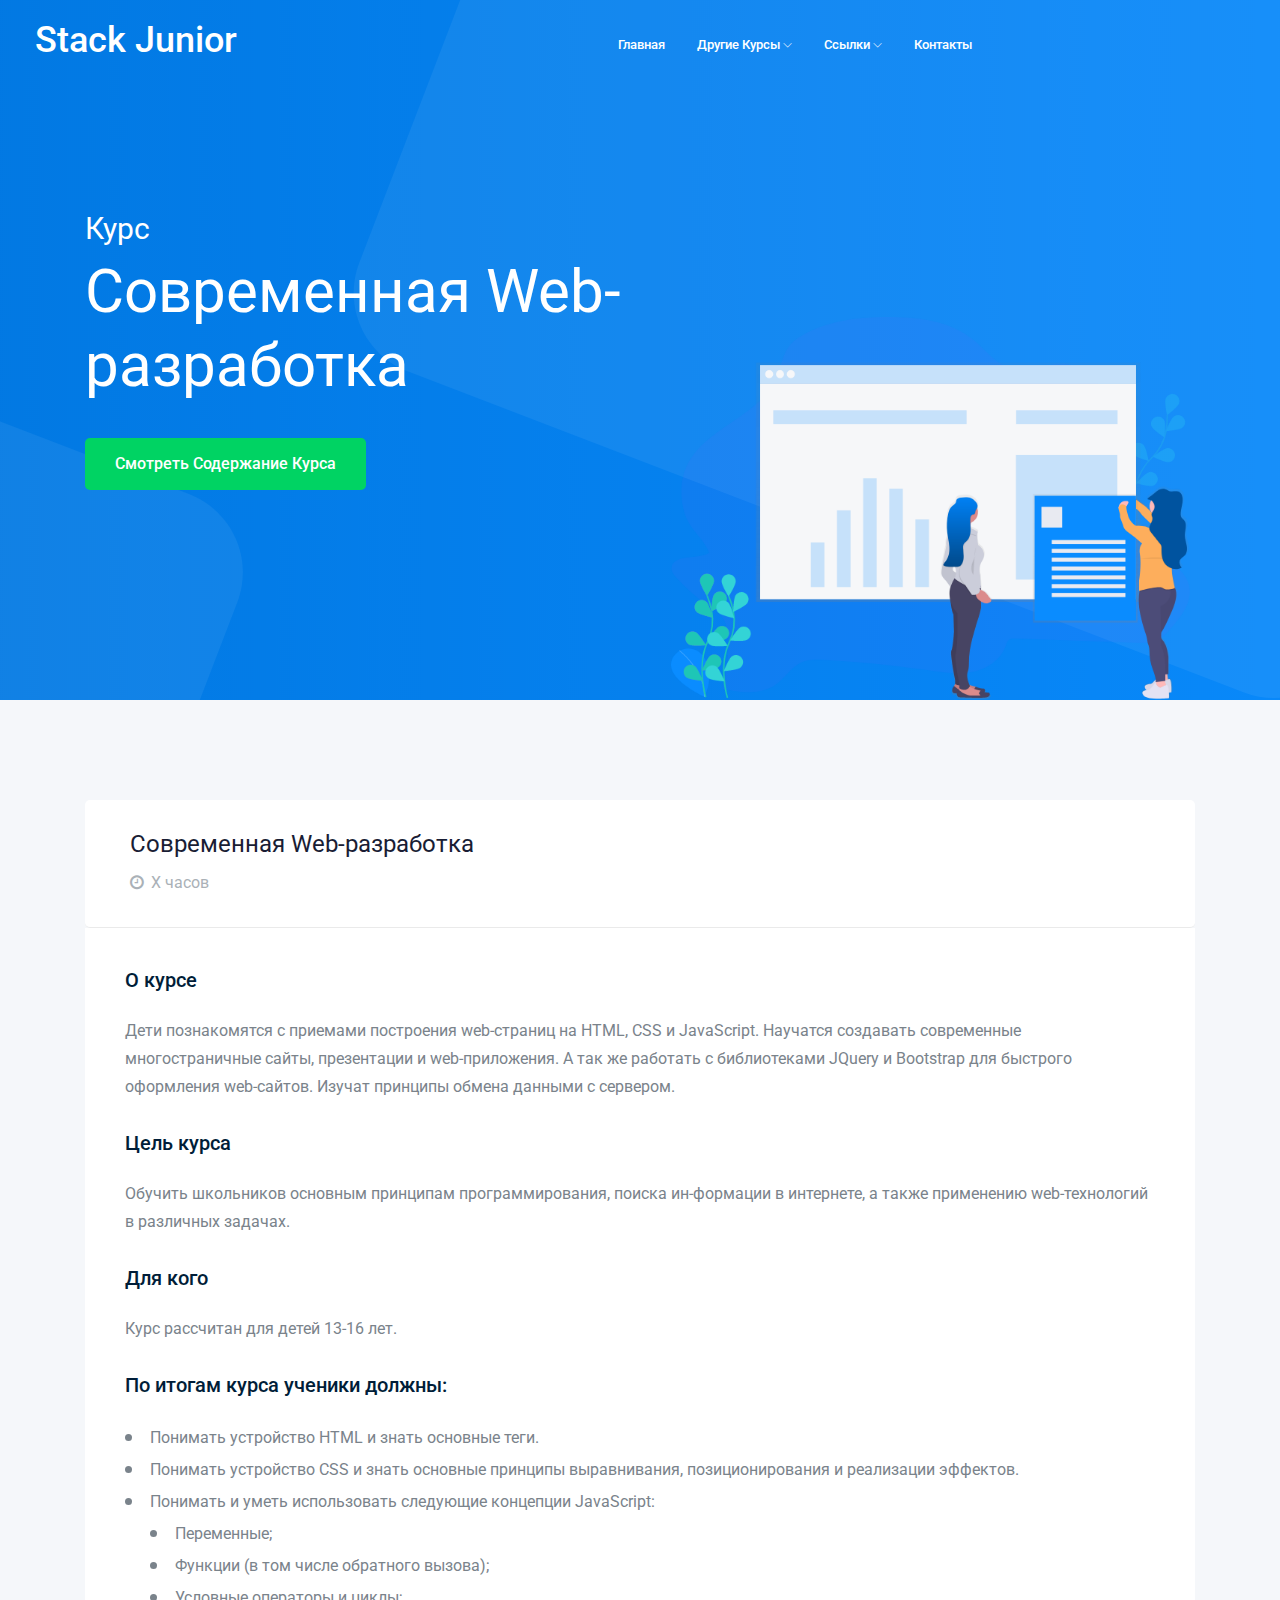
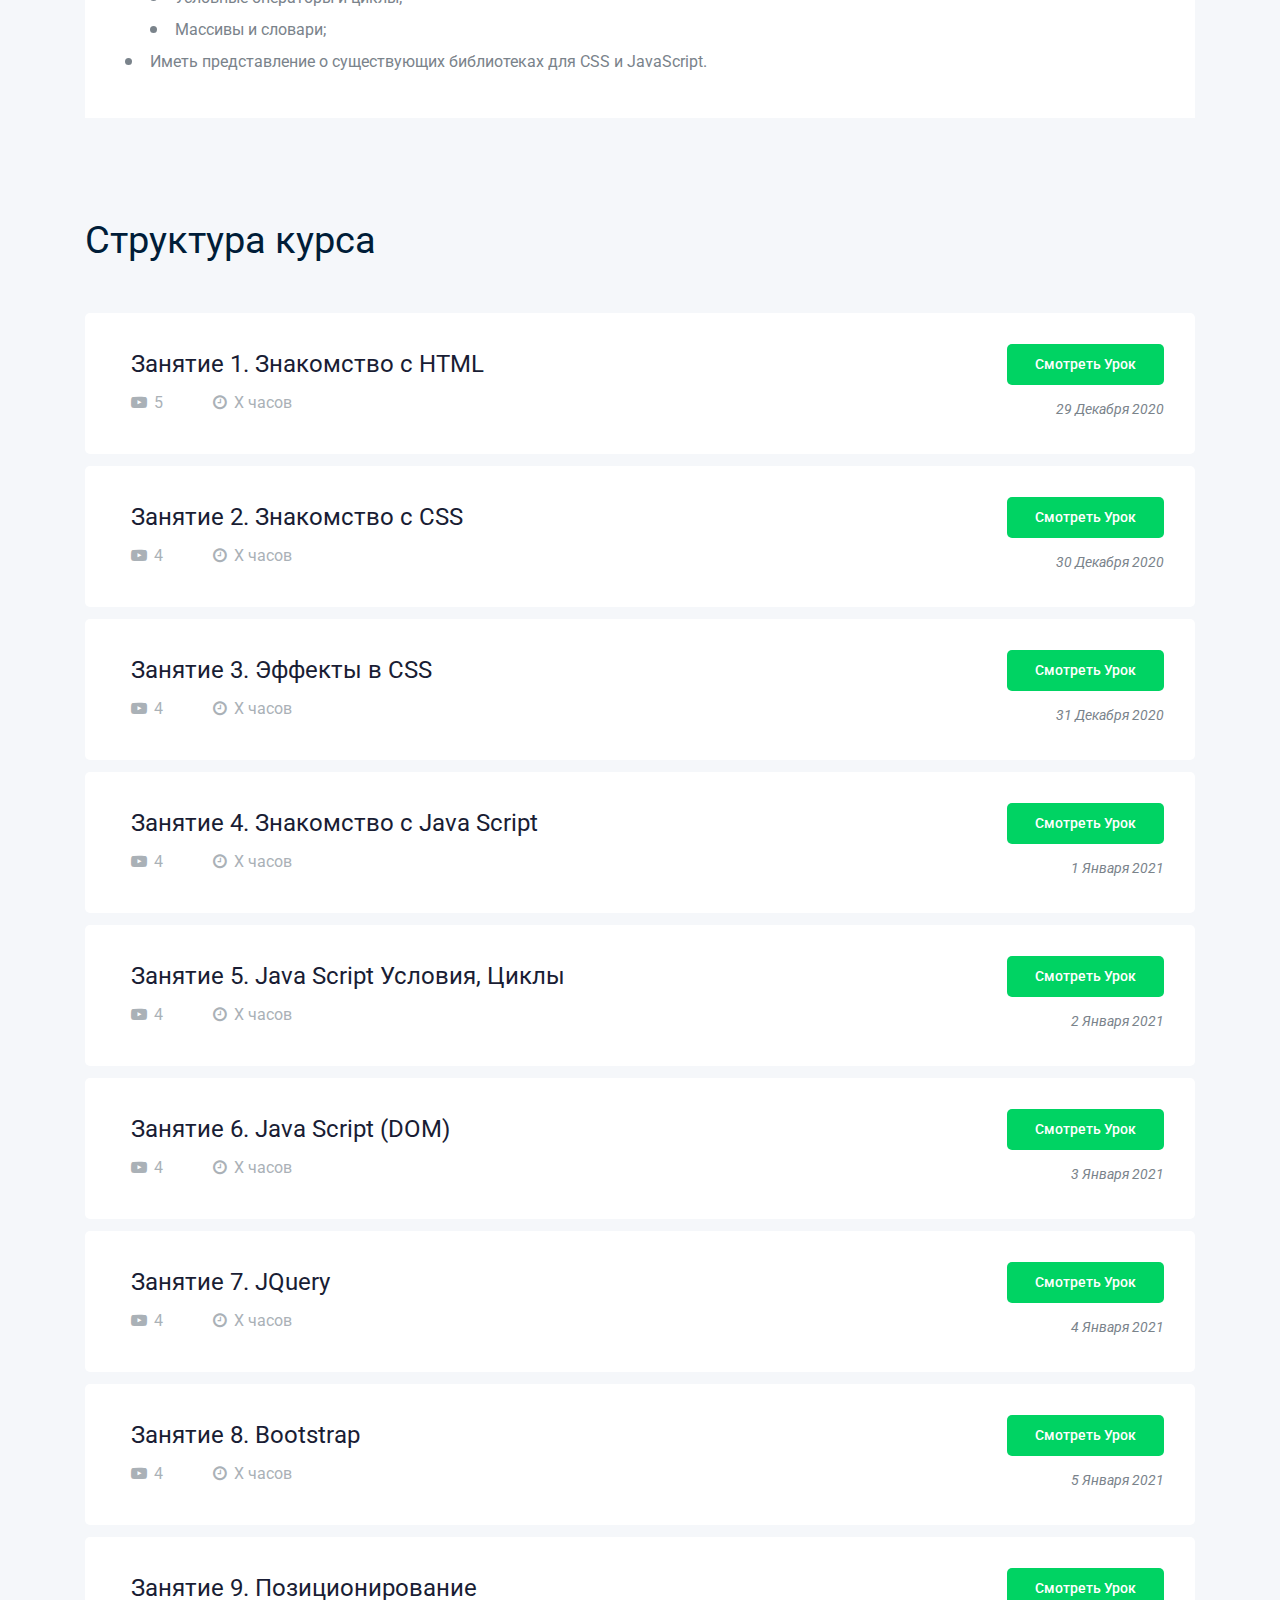
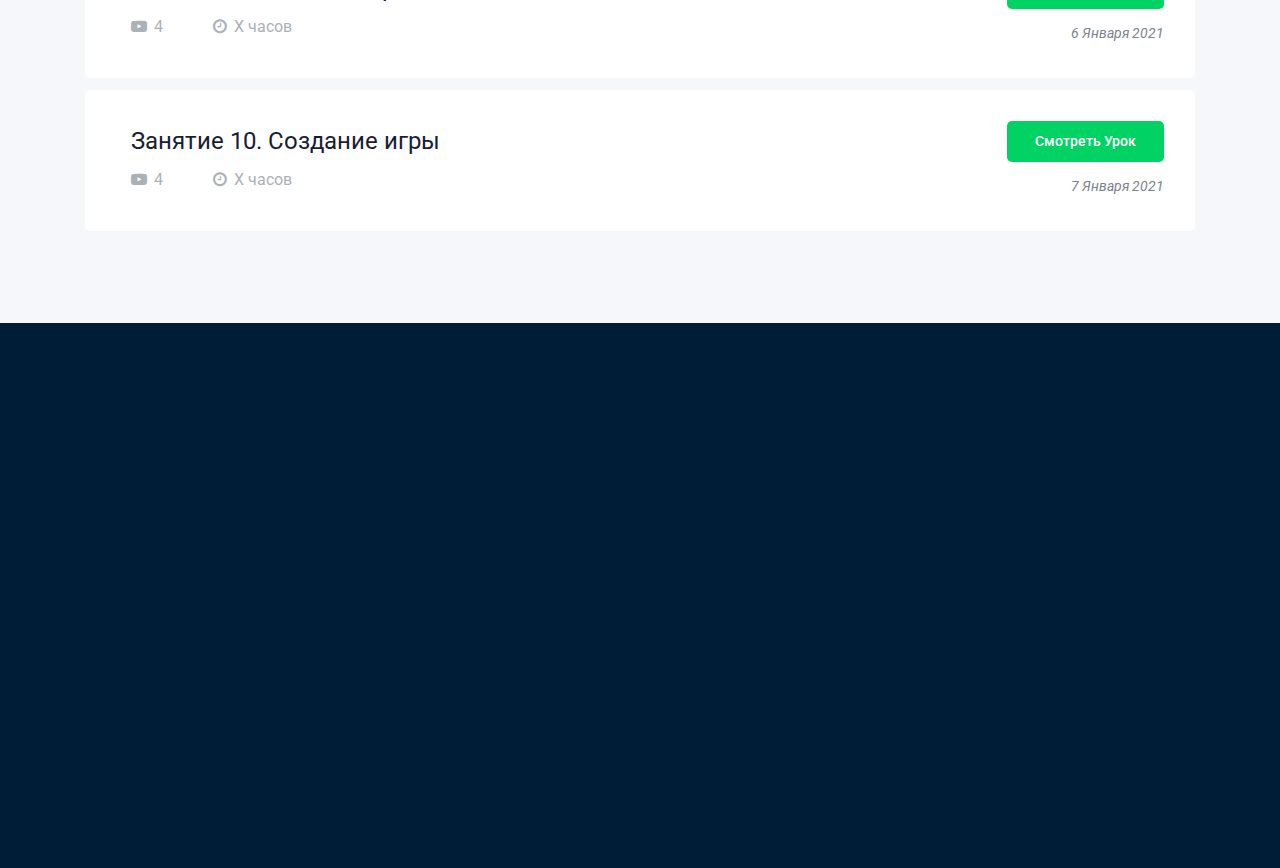
==== commit 4be577c0: "edit pages, add content" ====
--- a/docs/index.html
+++ b/docs/index.html
@@ -184,7 +184,7 @@
                                     <h4>Занятие 1. Знакомство с HTML</h4>
                                     <div class="links_locat d-flex align-items-center">
                                         <div class="location">
-                                            <p> <i class="fa fa-youtube-play"></i>4</p>
+                                            <p> <i class="fa fa-youtube-play"></i>5</p>
                                         </div>
                                         <div class="location">
                                             <p> <i class="fa fa-clock-o"></i>Х часов</p>
@@ -197,7 +197,7 @@
                                     <a href="pages/1.html" class="boxed-btn3">Смотреть урок</a>
                                 </div>
                                 <div class="date">
-                                    <p>29 Января 2020</p>
+                                    <p>29 Декабря 2020</p>
                                 </div>
                             </div>
                         </div>
@@ -223,7 +223,7 @@
                                     <a href="pages/2.html" class="boxed-btn3">Смотреть урок</a>
                                 </div>
                                 <div class="date">
-                                    <p>29 Января 2020</p>
+                                    <p>30 Декабря 2020</p>
                                 </div>
                             </div>
                         </div>
@@ -249,7 +249,7 @@
                                     <a href="pages/3.html" class="boxed-btn3">Смотреть урок</a>
                                 </div>
                                 <div class="date">
-                                    <p>29 Января 2020</p>
+                                    <p>31 Декабря 2020</p>
                                 </div>
                             </div>
                         </div>
@@ -275,7 +275,7 @@
                                     <a href="pages/4.html" class="boxed-btn3">Смотреть урок</a>
                                 </div>
                                 <div class="date">
-                                    <p>29 Января 2020</p>
+                                    <p>1 Января 2021</p>
                                 </div>
                             </div>
                         </div>
@@ -301,7 +301,7 @@
                                     <a href="pages/5.html" class="boxed-btn3">Смотреть урок</a>
                                 </div>
                                 <div class="date">
-                                    <p>29 Января 2020</p>
+                                    <p>2 Января 2021</p>
                                 </div>
                             </div>
                         </div>
@@ -327,7 +327,7 @@
                                     <a href="pages/6.html" class="boxed-btn3">Смотреть урок</a>
                                 </div>
                                 <div class="date">
-                                    <p>29 Января 2020</p>
+                                    <p>3 Января 2021</p>
                                 </div>
                             </div>
                         </div>
@@ -353,7 +353,7 @@
                                     <a href="pages/7.html" class="boxed-btn3">Смотреть урок</a>
                                 </div>
                                 <div class="date">
-                                    <p>29 Января 2020</p>
+                                    <p>4 Января 2021</p>
                                 </div>
                             </div>
                         </div>
@@ -379,7 +379,7 @@
                                     <a href="pages/8.html" class="boxed-btn3">Смотреть урок</a>
                                 </div>
                                 <div class="date">
-                                    <p>29 Января 2020</p>
+                                    <p>5 Января 2021</p>
                                 </div>
                             </div>
                         </div>
@@ -405,7 +405,7 @@
                                     <a href="pages/9.html" class="boxed-btn3">Смотреть урок</a>
                                 </div>
                                 <div class="date">
-                                    <p>29 Января 2020</p>
+                                    <p>6 Января 2021</p>
                                 </div>
                             </div>
                         </div>
@@ -431,7 +431,7 @@
                                     <a href="pages/10.html" class="boxed-btn3">Смотреть урок</a>
                                 </div>
                                 <div class="date">
-                                    <p>29 Января 2020</p>
+                                    <p>7 Января 2021</p>
                                 </div>
                             </div>
                         </div>
